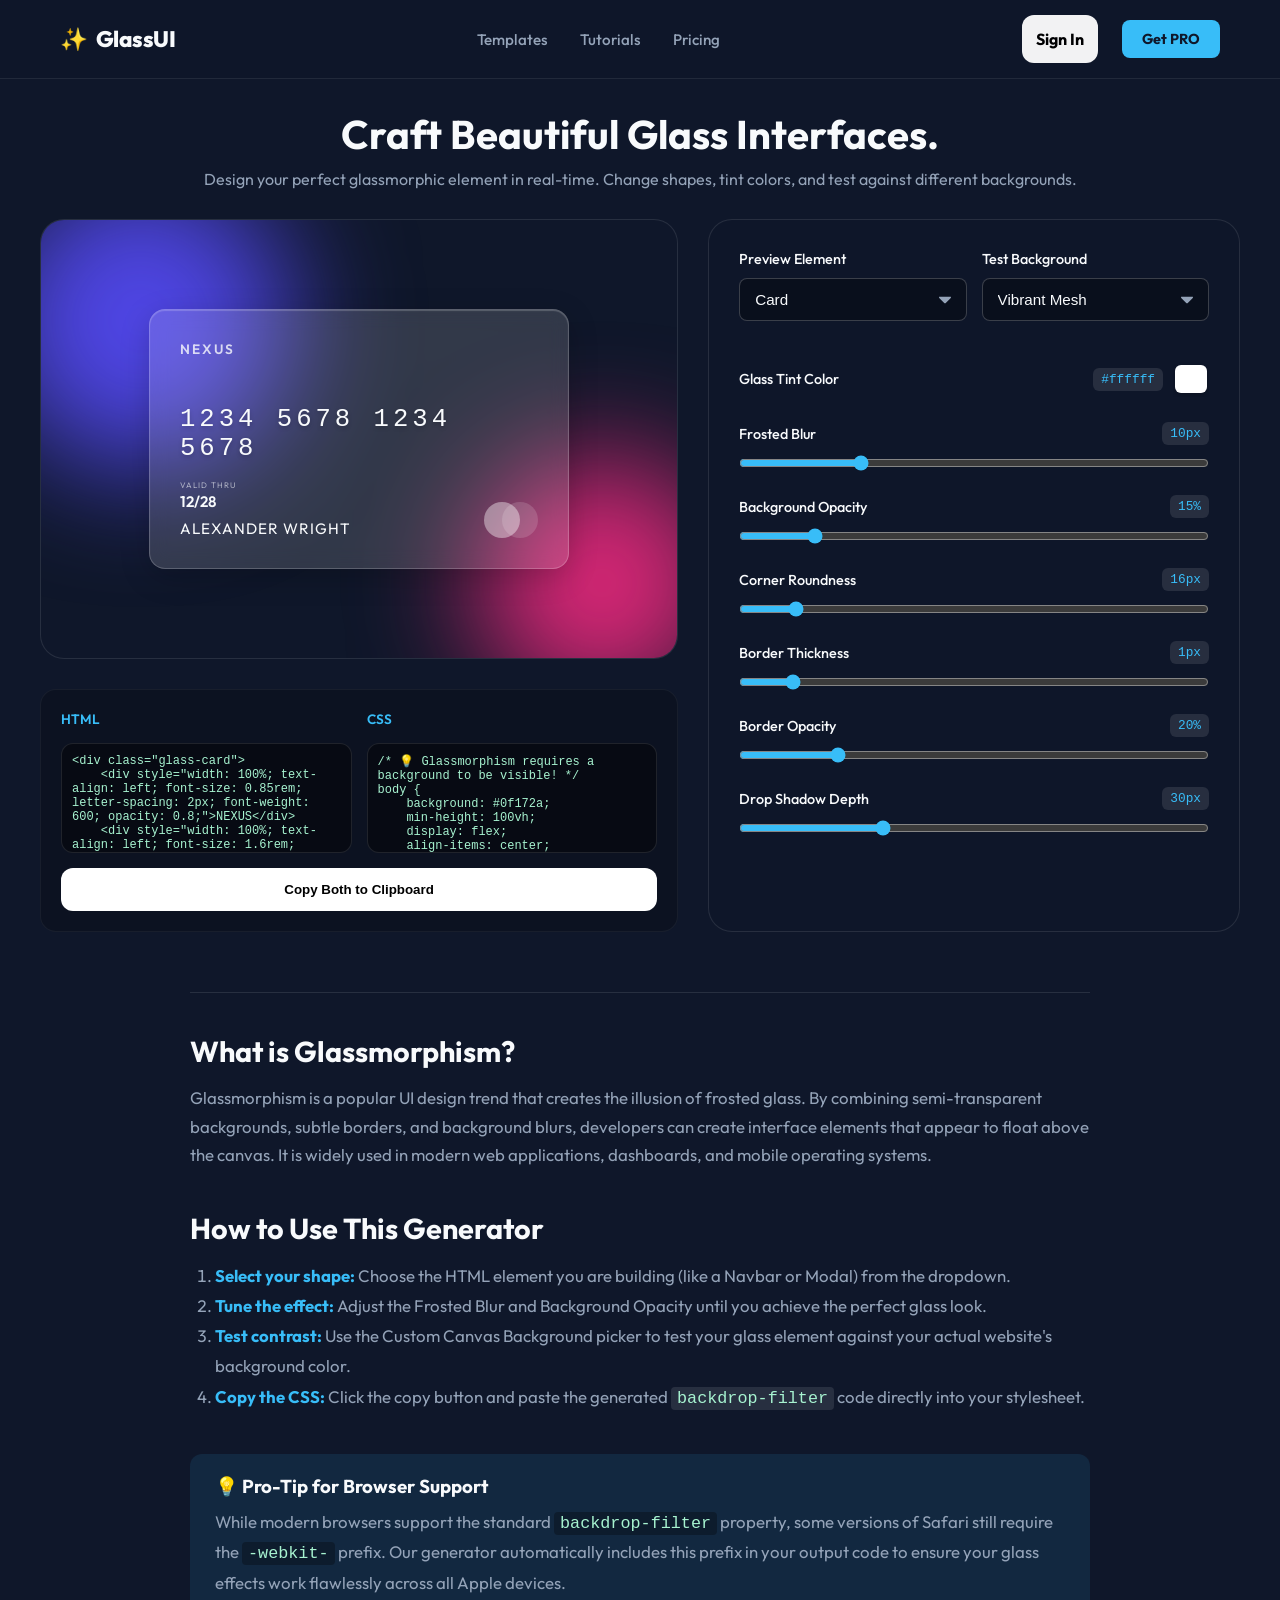
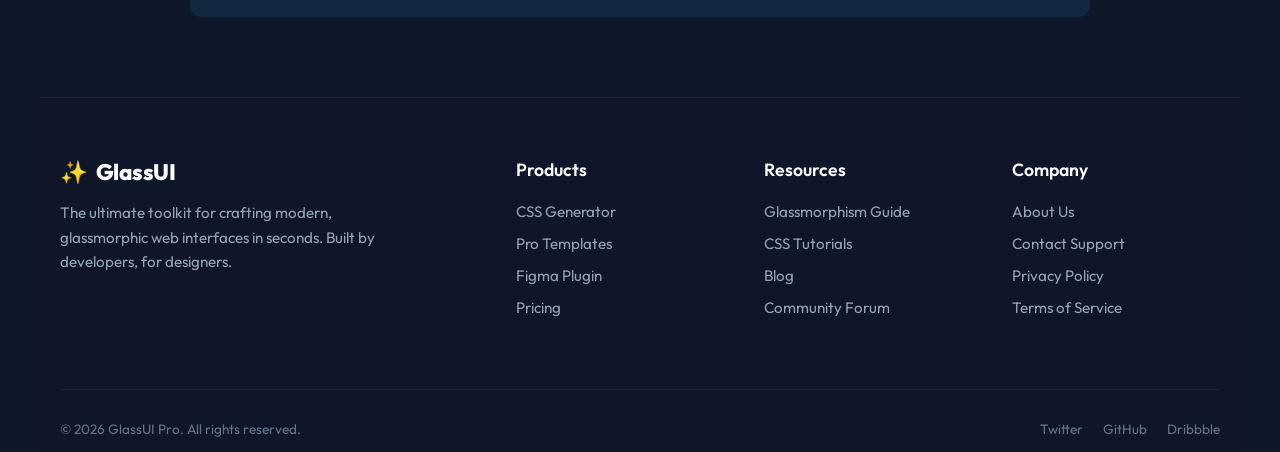
==== index.html @ 56500ab6 "Add files via upload" ====
<!DOCTYPE html>
<html lang="en">
<head>
    <meta charset="UTF-8">
    <meta name="viewport" content="width=device-width, initial-scale=1.0">
    <title>GlassUI Pro | Advanced Glassmorphism CSS Generator</title> 
    <link rel="icon" href="data:image/svg+xml,<svg xmlns=%22http://www.w3.org/2000/svg%22 viewBox=%220 0 100 100%22><text y=%22.9em%22 font-size=%2290%22>✨</text></svg>">   
    <link rel="preconnect" href="https://fonts.googleapis.com">
    <link rel="preconnect" href="https://fonts.gstatic.com" crossorigin>
    <link href="https://fonts.googleapis.com/css2?family=Outfit:wght@300;400;500;600;700;800&display=swap" rel="stylesheet">
    
    <link rel="stylesheet" href="style.css">
</head>
<body>

    <nav class="global-nav">
        <div class="nav-container">
            <div class="logo">
                <span class="logo-icon">✨</span>
                <span class="logo-text">GlassUI</span>
            </div>
            
            <ul class="nav-links">
                <li><a href="templates.html">Templates</a></li>
                <li><a href="tutorials.html">Tutorials</a></li>
                <li><a href="pricing.html">Pricing</a></li>
            </ul>
            
            <div class="nav-actions">
                <a href="#" class="primary-btn" title="Authentication coming soon after deployment!" onclick="return false;" style="opacity: 0.95; cursor: not-allowed;">Sign In</a>
                <a href="pricing.html" class="nav-pro-btn">Get PRO</a>
            </div>
        </div>
    </nav>

    <main class="app-container">
        
        <header class="app-header">
            <h1>Craft Beautiful Glass Interfaces.</h1>
            <p>Design your perfect glassmorphic element in real-time. Change shapes, tint colors, and test against different backgrounds.</p>
        </header>

        <section class="workspace">
            
            <div class="left-column">
                
                <div id="canvas-area" class="canvas-area bg-mesh">
                    <div id="modal-overlay" class="modal-overlay"></div>
                    
                    <div class="glass-element shape-card" id="previewElement">
                        <div style="width: 100%; text-align: left; font-size: 0.85rem; letter-spacing: 2px; font-weight: 600; opacity: 0.8;">SUPERBANK</div>
                        <div style="width: 100%; text-align: left; font-size: 1.6rem; letter-spacing: 4px; font-family: monospace; margin-top: 30px; text-shadow: 0 2px 4px rgba(0,0,0,0.2);">
                            1234 5678 1234 5678
                        </div>
                        <div style="display: flex; justify-content: space-between; align-items: flex-end; width: 100%;">
                            <div style="text-align: left;">
                                <div style="font-size: 0.5rem; opacity: 0.6; letter-spacing: 1px; margin-bottom: 2px;">VALID THRU</div>
                                <div style="font-size: 0.95rem; font-weight: 600; margin-bottom: 8px;">12/29</div>
                                <div style="font-size: 0.95rem; letter-spacing: 1px; text-transform: uppercase;">Michal Malewicz</div>
                            </div>
                            <div style="display: flex; align-items: center;">
                                <div style="width: 36px; height: 36px; border-radius: 50%; background: rgba(255,255,255,0.4); margin-right: -18px; z-index: 2;"></div>
                                <div style="width: 36px; height: 36px; border-radius: 50%; background: rgba(255,255,255,0.15); z-index: 1;"></div>
                            </div>
                        </div>
                    </div>
                </div>
                
                <div class="output-section">
                    <div class="code-grid">
                        <div class="code-col">
                            <label style="color: var(--accent-color); font-size: 0.85rem; font-weight: 600;">HTML</label>
                            <textarea id="html-output" readonly aria-label="Generated HTML Code"></textarea>
                        </div>
                        <div class="code-col">
                            <label style="color: var(--accent-color); font-size: 0.85rem; font-weight: 600;">CSS</label>
                            <textarea id="css-output" readonly aria-label="Generated CSS Code"></textarea>
                        </div>
                    </div>
                    <button id="copy-btn" class="primary-btn">Copy Both to Clipboard</button>
                </div>
            </div> 

            <aside class="control-panel">
                
                <div class="control-row">
                    <div class="control-group half-width">
                        <label for="element-select">Preview Element</label>
                        <select id="element-select" class="dropdown">
                            <option value="shape-card">Card</option>
                            <option value="shape-button">Button</option>
                            <option value="shape-navbar">Navigation Bar</option>
                            <option value="shape-modal">Popup Modal</option>
                            <option value="shape-input">Input Field</option>
                            <option value="shape-sidebar">Sidebar Panel</option>
                            <option value="shape-tooltip">Small Tooltip</option>
                            <option value="shape-avatar">Profile Avatar</option>
                        </select>
                    </div>

                    <div class="control-group" id="custom-color-container" style="display: none; justify-content: space-between; align-items: center; margin-bottom: 25px;">
                        <label for="page-bg-color" style="margin: 0;">Custom Canvas</label>
                        <input type="color" id="page-bg-color" value="#4f46e5" class="color-swatch">
                    </div>

                    <div class="control-group half-width">
                        <label for="bg-select">Test Background</label>
                        <select id="bg-select" class="dropdown">
                            <option value="bg-mesh">Vibrant Mesh</option>
                            <option value="bg-dark">Dark Space</option>
                            <option value="bg-ocean">Deep Ocean</option>
                            <option value="bg-custom">Custom Solid Color</option>
                        </select>
                    </div>
                </div>

                <div class="control-group" style="display: flex; justify-content: space-between; align-items: center; margin-bottom: 25px;">
                    <label for="color-picker" style="margin: 0;">Glass Tint Color</label>
                    <div style="display: flex; align-items: center; gap: 10px;">
                        <span id="color-val" class="val-badge">#ffffff</span>
                        <input type="color" id="color-picker" value="#ffffff" class="color-swatch">
                    </div>
                </div>

                <div class="control-group" id="hover-control" style="display: none; justify-content: space-between; align-items: center; margin-bottom: 25px;">
                    <label for="hover-color" style="margin: 0;">Button Hover Tint</label>
                    <div style="display: flex; align-items: center; gap: 10px;">
                        <span id="hover-color-val" class="val-badge">#38bdf8</span>
                        <input type="color" id="hover-color" value="#38bdf8" class="color-swatch">
                    </div>
                </div>

                <div class="control-group">
                    <label for="blur-slider">Frosted Blur <span id="blur-val" class="val-badge">10px</span></label>
                    <input type="range" id="blur-slider" min="0" max="40" value="10">
                </div>

                <div class="control-group">
                    <label for="opacity-slider">Background Opacity <span id="opacity-val" class="val-badge">15%</span></label>
                    <input type="range" id="opacity-slider" min="0" max="100" value="15">
                </div>

                <div class="control-group" id="radius-control">
                    <label for="radius-slider">Corner Roundness <span id="radius-val" class="val-badge">16px</span></label>
                    <input type="range" id="radius-slider" min="0" max="150" value="16">
                </div>

                <div class="control-group">
                    <label for="border-slider">Border Thickness <span id="border-val" class="val-badge">1px</span></label>
                    <input type="range" id="border-slider" min="0" max="10" value="1">
                </div>

                <div class="control-group">
                    <label for="border-opacity-slider">Border Opacity <span id="border-opacity-val" class="val-badge">20%</span></label>
                    <input type="range" id="border-opacity-slider" min="0" max="100" value="20">
                </div>

                <div class="control-group">
                    <label for="shadow-slider">Drop Shadow Depth <span id="shadow-val" class="val-badge">30px</span></label>
                    <input type="range" id="shadow-slider" min="0" max="100" value="30">
                </div>
            </aside>
        </section>

        <article class="educational-content">
            <div class="content-block">
                <h2>What is Glassmorphism?</h2>
                <p>Glassmorphism is a popular UI design trend that creates the illusion of frosted glass. By combining semi-transparent backgrounds, subtle borders, and background blurs, developers can create interface elements that appear to float above the canvas. It is widely used in modern web applications, dashboards, and mobile operating systems.</p>
            </div>

            <div class="content-block">
                <h2>How to Use This Generator</h2>
                <ol class="steps-list">
                    <li><strong>Select your shape:</strong> Choose the HTML element you are building (like a Navbar or Modal) from the dropdown.</li>
                    <li><strong>Tune the effect:</strong> Adjust the Frosted Blur and Background Opacity until you achieve the perfect glass look.</li>
                    <li><strong>Test contrast:</strong> Use the Custom Canvas Background picker to test your glass element against your actual website's background color.</li>
                    <li><strong>Copy the CSS:</strong> Click the copy button and paste the generated <code>backdrop-filter</code> code directly into your stylesheet.</li>
                </ol>
            </div>

            <div class="content-block tip-box">
                <h3>💡 Pro-Tip for Browser Support</h3>
                <p>While modern browsers support the standard <code>backdrop-filter</code> property, some versions of Safari still require the <code>-webkit-</code> prefix. Our generator automatically includes this prefix in your output code to ensure your glass effects work flawlessly across all Apple devices.</p>
            </div>
        </article>

        <footer class="mega-footer">
            <div class="footer-container">
                <div class="footer-grid">
                    <div class="footer-col brand-col">
                        <div class="logo">
                            <span class="logo-icon">✨</span>
                            <span class="logo-text">GlassUI</span>
                        </div>
                        <p>The ultimate toolkit for crafting modern, glassmorphic web interfaces in seconds. Built by developers, for designers.</p>
                    </div>

                    <div class="footer-col">
                        <h4>Products</h4>
                        <ul>
                            <li><a href="#">CSS Generator</a></li>
                            <li><a href="templates.html">Pro Templates</a></li>
                            <li><a href="coming-soon.html">Figma Plugin</a></li>
                            <li><a href="pricing.html">Pricing</a></li>
                        </ul>
                    </div>

                    <div class="footer-col">
                        <h4>Resources</h4>
                        <ul>
                            <li><a href="guide.html">Glassmorphism Guide</a></li>
                            <li><a href="tutorials.html">CSS Tutorials</a></li>
                            <li><a href="blog.html">Blog</a></li>
                            <li><a href="forum.html">Community Forum</a></li>
                        </ul>
                    </div>

                    <div class="footer-col">
                        <h4>Company</h4>
                        <ul>
                            <li><a href="about.html">About Us</a></li>
                            <li><a href="contact.html">Contact Support</a></li>
                            <li><a href="privacy.html">Privacy Policy</a></li>
                            <li><a href="terms.html">Terms of Service</a></li>
                        </ul>
                    </div>
                </div>

                <div class="footer-bottom">
                    <p>&copy; 2026 GlassUI Pro. All rights reserved.</p>
                    <div class="social-links">
                        <a href="https://twitter.com/glassuipro" target="_blank">Twitter</a>
                        <a href="https://github.com/glassuipro" target="_blank">GitHub</a>
                        <a href="https://dribbble.com/glassuipro" target="_blank">Dribbble</a>
                    </div>
                </div>
            </div>
        </footer>
    </main>

    <script src="script.js"></script>
</body>
</html>
---- style.css ----
/* --- 1. VARIABLES, RESET & GLOBAL POLISH --- */
:root {
    --panel-bg: rgba(15, 23, 42, 0.7);
    --text-primary: #f8fafc;
    --accent-color: #38bdf8;
}

* { 
    box-sizing: border-box; 
    margin: 0; 
    padding: 0; 
}

/* Enable smooth scrolling for the whole page */
html {
    scroll-behavior: smooth;
}

/* Updated Body with New Font */
body {
    font-family: 'Outfit', sans-serif; /* <-- The new premium font! */
    background: #0f172a; 
    color: var(--text-primary);
    min-height: 100vh;
    overflow-x: hidden; /* Prevents accidental horizontal scrolling */
}

/* Custom Text Highlight Color */
::selection {
    background-color: rgba(56, 189, 248, 0.3); /* Matches your accent color */
    color: #ffffff;
}

/* Custom Glassmorphic Scrollbar */
::-webkit-scrollbar {
    width: 10px;
}

::-webkit-scrollbar-track {
    background: #0f172a; /* Dark background */
}

::-webkit-scrollbar-thumb {
    background: rgba(255, 255, 255, 0.15); /* Glass-like thumb */
    border-radius: 10px;
}

::-webkit-scrollbar-thumb:hover {
    background: rgba(255, 255, 255, 0.3); /* Gets brighter when hovered */
}

/* --- 2. BASE LAYOUT & TYPOGRAPHY --- */
.app-container { 
    width: 100%; 
    max-width: 1200px; 
    margin: 0 auto; 
    padding-top: 30px; 
}

.app-header { 
    text-align: center; 
    margin-bottom: 30px; 
}

.app-header h1 { 
    font-size: 2.5rem; 
    margin-bottom: 10px; 
}

.app-header p { 
    color: #94a3b8; 
}

/* --- 3. MAIN WORKSPACE --- */
.workspace {
    display: grid;
    grid-template-columns: 1.2fr 1fr;
    gap: 30px;
    align-items: stretch;
}

/* Canvas Area */
.canvas-area {
    display: flex;
    justify-content: center;
    align-items: center;
    min-height: 440px; 
    border-radius: 24px;
    padding: 20px;
    transition: background 0.4s ease;
    border: 1px solid rgba(255,255,255,0.1);
    position: relative;
    overflow: hidden; 
}

/* Background Gradients & Orbs */
.bg-mesh { 
    background: #0f172a; 
}

.bg-mesh::before, .bg-mesh::after {
    content: '';
    position: absolute;
    border-radius: 50%;
    filter: blur(60px); 
    z-index: 0;
}

.bg-mesh::before {
    width: 300px; height: 300px;
    background: #4f46e5; 
    top: -50px; left: -50px;
}

.bg-mesh::after {
    width: 250px; height: 250px;
    background: #db2777; 
    bottom: -50px; right: -50px;
}

.bg-dark { background: radial-gradient(circle at center, #1e293b 0%, #020617 100%); }
.bg-ocean { background: linear-gradient(135deg, #0284c7 0%, #1e40af 100%); }

/* --- 4. GLASS ELEMENTS & SHAPES --- */
.glass-element {
    z-index: 10;
    position: relative;
    transition: all 0.3s ease; 
    box-shadow: 0 25px 50px -12px rgba(0, 0, 0, 0.25);
    display: flex;
    flex-direction: column;
    justify-content: center;
    align-items: center;
    text-align: center;
}

.shape-card { 
    width: 420px; 
    height: 260px; 
    padding: 30px; 
    /* These flex rules ensure the credit card text aligns perfectly */
    display: flex;
    flex-direction: column;
    justify-content: space-between;
}
.shape-button { width: auto; padding: 15px 40px; font-weight: bold; font-size: 1.2rem; cursor: pointer; }
.shape-button p { display: none; }
.shape-navbar { width: 100%; height: 70px; flex-direction: row; justify-content: space-between; padding: 0 30px; align-self: flex-start; margin-top: 20px; }
.shape-navbar p { display: none; }
.shape-modal { width: 90%; max-width: 450px; height: 220px; padding: 30px; }
.shape-input { width: 300px; height: 55px; padding: 0 20px; flex-direction: row; justify-content: flex-start; text-align: left; }
.shape-input p { display: none; }
.shape-input h2 { font-size: 1.1rem; color: rgba(255,255,255,0.6); margin: 0; font-weight: normal; }
.shape-sidebar { width: 220px; height: 90%; position: absolute; left: 20px; justify-content: flex-start; padding-top: 40px; }
.shape-tooltip { width: 150px; padding: 10px; }
.shape-tooltip h2 { font-size: 1rem; margin-bottom: 0; }
.shape-tooltip p { display: none; }
.shape-avatar { width: 150px; height: 150px; border-radius: 50% !important; padding: 20px; justify-content: center; }
.shape-avatar h2 { font-size: 3rem; margin: 0; }
.shape-avatar p { display: none; }

/* Modal Overlay */
.modal-overlay {
    position: absolute;
    top: 0; left: 0; right: 0; bottom: 0;
    background: rgba(0, 0, 0, 0.6);
    backdrop-filter: blur(5px);
    -webkit-backdrop-filter: blur(5px);
    z-index: 5; 
    opacity: 0; 
    pointer-events: none; 
    transition: opacity 0.4s ease;
}
.modal-overlay.active { opacity: 1; }

/* --- 5. CONTROL PANEL & UI COMPONENTS --- */
.control-panel { background: var(--panel-bg); padding: 30px; border-radius: 24px; border: 1px solid rgba(255, 255, 255, 0.1); }
.control-row { display: flex; gap: 15px; margin-bottom: 20px; }
.half-width { flex: 1; }
.control-group { margin-bottom: 20px; }

label { display: flex; justify-content: space-between; align-items: center; margin-bottom: 10px; font-size: 0.9rem; font-weight: 500; }
.val-badge { background: rgba(255,255,255,0.1); padding: 4px 8px; border-radius: 6px; font-family: monospace; font-size: 0.8rem; color: var(--accent-color); }

input[type="range"] { width: 100%; accent-color: var(--accent-color); cursor: pointer; }

/* Code Output Area */
.left-column .output-section {
    background: rgba(0, 0, 0, 0.2);
    padding: 20px;
    border-radius: 16px;
    border: 1px solid rgba(255, 255, 255, 0.05);
    margin-top: 30px; 
}
.code-grid { display: grid; grid-template-columns: 1fr 1fr; gap: 15px; margin-bottom: 15px; }
.code-col { display: flex; flex-direction: column; }
.code-grid textarea { height: 110px; font-size: 0.75rem; margin-top: 5px; padding: 10px; resize: none; background: rgba(0,0,0,0.4); color: #a7f3d0; border: 1px solid rgba(255,255,255,0.1); border-radius: 12px; font-family: monospace; }
.output-section .primary-btn { margin-top: 0; }

/* Custom Inputs & Buttons */
.dropdown { 
    width: 100%; padding: 12px 15px; background-color: rgba(0,0,0,0.3); color: var(--text-primary); 
    border: 1px solid rgba(255,255,255,0.2); border-radius: 8px; outline: none; font-size: 0.95rem; cursor: pointer;
    -webkit-appearance: none; -moz-appearance: none; appearance: none;
    background-image: url("data:image/svg+xml;charset=US-ASCII,%3Csvg%20xmlns%3D%22http%3A%2F%2Fwww.w3.org%2F2000%2Fsvg%22%20width%3D%22292.4%22%20height%3D%22292.4%22%3E%3Cpath%20fill%3D%22%2394a3b8%22%20d%3D%22M287%2069.4a17.6%2017.6%200%200%200-13-5.4H18.4c-5%200-9.3%201.8-12.9%205.4A17.6%2017.6%200%200%200%200%2082.2c0%205%201.8%209.3%205.4%2012.9l128%20127.9c3.6%203.6%207.8%205.4%2012.8%205.4s9.2-1.8%2012.8-5.4L287%2095c3.5-3.5%205.4-7.8%205.4-12.8%200-5-1.9-9.2-5.5-12.8z%22%2F%3E%3C%2Fsvg%3E");
    background-repeat: no-repeat; background-position: right 15px top 50%; background-size: 12px auto;
}
.dropdown option { background-color: #1e293b; color: white; padding: 10px; }

.primary-btn { width: 100%; padding: 14px; background: white; color: black; border: none; border-radius: 12px; font-weight: bold; cursor: pointer; transition: 0.2s; text-decoration: none; }
.primary-btn:hover { background: #e2e8f0; transform: translateY(-2px); }
.outline-btn { background: transparent; border: 1px solid rgba(255, 255, 255, 0.3); color: white; }
.outline-btn:hover { background: rgba(255, 255, 255, 0.1); }

/* 1. Reset the default ugly browser color input */
.color-swatch {
    -webkit-appearance: none;
    -moz-appearance: none;
    appearance: none;
    width: 36px;
    height: 36px;
    background: transparent;
    border: none;
    cursor: pointer;
    padding: 0;
}

/* 2. Style the actual color square inside (Chrome/Safari/Edge) */
.color-swatch::-webkit-color-swatch {
    border-radius: 6px;
    border: 2px solid rgba(255, 255, 255, 0.2);
    box-shadow: 0 2px 5px rgba(0,0,0,0.2);
}

/* 3. Style the actual color square inside (Firefox) */
.color-swatch::-moz-color-swatch {
    border-radius: 6px;
    border: 2px solid rgba(255, 255, 255, 0.2);
    box-shadow: 0 2px 5px rgba(0,0,0,0.2);
}

/* --- 6. GLOBAL NAV & MEGA FOOTER --- */
.global-nav { width: 100%; background: rgba(15, 23, 42, 0.75); backdrop-filter: blur(16px); -webkit-backdrop-filter: blur(16px); border-bottom: 1px solid rgba(255, 255, 255, 0.08); position: sticky; top: 0; z-index: 100; }
.nav-container { max-width: 1200px; margin: 0 auto; padding: 15px 20px; display: flex; justify-content: space-between; align-items: center; }
.logo { display: flex; align-items: center; gap: 8px; font-size: 1.4rem; font-weight: 800; color: var(--text-primary); cursor: pointer; letter-spacing: -0.5px; }
.nav-links { display: flex; list-style: none; gap: 32px; }
.nav-links a, .nav-login { color: #94a3b8; text-decoration: none; font-size: 0.95rem; font-weight: 500; transition: color 0.2s ease; }
.nav-links a:hover, .nav-login:hover { color: var(--text-primary); }
.nav-actions { display: flex; align-items: center; gap: 24px; }
.nav-pro-btn { background: var(--accent-color); color: #0f172a; padding: 10px 20px; border-radius: 8px; text-decoration: none; font-weight: 700; font-size: 0.9rem; transition: transform 0.2s, background 0.2s; white-space: nowrap; }
.nav-pro-btn:hover { transform: translateY(-2px); background: #7dd3fc; }

.mega-footer { margin-top: 80px; background: rgba(15, 23, 42, 0.95); border-top: 1px solid rgba(255, 255, 255, 0.05); padding: 60px 20px 20px; width: 100%; }
.footer-container { max-width: 1200px; margin: 0 auto; }
.footer-grid { display: grid; grid-template-columns: 2fr 1fr 1fr 1fr; gap: 40px; margin-bottom: 60px; }
.brand-col p { color: #94a3b8; line-height: 1.6; margin-top: 15px; max-width: 320px; font-size: 0.95rem; }
.footer-col h4 { color: var(--text-primary); font-size: 1.1rem; margin-bottom: 20px; font-weight: 600; }
.footer-col ul { list-style: none; padding: 0; }
.footer-col li { margin-bottom: 12px; }
.footer-col a { color: #94a3b8; text-decoration: none; font-size: 0.95rem; transition: color 0.2s ease; }
.footer-col a:hover { color: var(--accent-color); }
.footer-bottom { display: flex; justify-content: space-between; align-items: center; padding-top: 30px; border-top: 1px solid rgba(255, 255, 255, 0.05); color: #64748b; font-size: 0.85rem; }
.social-links { display: flex; gap: 20px; }
.social-links a { color: #64748b; text-decoration: none; transition: color 0.2s; }
.social-links a:hover { color: var(--text-primary); }

/* --- 7. SUPPLEMENTARY PAGES --- */

/* Educational Text Formatting */
.educational-content { margin-top: 60px; padding-top: 40px; border-top: 1px solid rgba(255, 255, 255, 0.1); max-width: 900px; margin-left: auto; margin-right: auto; }
.content-block { margin-bottom: 40px; }
.content-block h2 { font-size: 1.8rem; margin-bottom: 15px; color: var(--text-primary); }
.content-block p, .steps-list { color: #94a3b8; line-height: 1.7; font-size: 1.05rem; }
.steps-list { padding-left: 25px; line-height: 1.8; }
.steps-list strong { color: var(--accent-color); }
.steps-list code, .tip-box code { background: rgba(255, 255, 255, 0.1); padding: 2px 6px; border-radius: 4px; font-family: monospace; color: #a7f3d0; }
.tip-box { background: rgba(56, 189, 248, 0.1);  padding: 20px 25px; border-radius: 12px 12px 12px 12px; }
.tip-box h3 { margin-bottom: 10px; color: var(--text-primary); }
.tip-box code { background: rgba(0, 0, 0, 0.3); }

/* Pricing Page & Glass Cards */
.pricing-page { display: flex; flex-direction: column; align-items: center; padding-bottom: 80px; }
.pricing-grid { display: grid; grid-template-columns: 1fr 1fr; gap: 40px; max-width: 900px; width: 100%; margin-top: 40px; }
.price-card { padding: 40px; display: flex; flex-direction: column; position: relative; }

.glass-card {
    background: rgba(255, 255, 255, 0.05); 
    backdrop-filter: blur(16px);
    -webkit-backdrop-filter: blur(16px);
    border-radius: 16px;
    border: 1px solid rgba(255, 255, 255, 0.1);
    box-shadow: 0 8px 32px 0 rgba(0, 0, 0, 0.2);
}

.pro-card {
    border: 1px solid rgba(56, 189, 248, 0.5); 
    box-shadow: 0 15px 35px rgba(0, 0, 0, 0.3), inset 0 1px 1px rgba(255, 255, 255, 0.2);
    transform: scale(1.02); 
}

.price-card .badge { position: absolute; top: -15px; right: 20px; background: #38bdf8; color: #0f172a; padding: 5px 15px; border-radius: 20px; font-size: 0.8rem; font-weight: 700; }
.price-card h3 { font-size: 1.5rem; margin-bottom: 10px; }
.price-card .price { font-size: 1rem; color: #94a3b8; margin-bottom: 20px; }
.price-card .price span { font-size: 3rem; font-weight: 700; color: var(--text-primary); }
.price-card .plan-desc { font-size: 0.95rem; margin-bottom: 30px; line-height: 1.5; }
.feature-list { list-style: none; padding: 0; margin-bottom: 40px; flex-grow: 1; }
.feature-list li { margin-bottom: 15px; font-size: 0.95rem; }
.feature-list li.disabled { opacity: 0.4; }

/* Pro Tooltip */
.pro-tooltip-wrapper { position: relative; display: inline-block; width: 100%; }
.disabled-btn { cursor: not-allowed; opacity: 0.8; }
.pro-tooltip-wrapper .hover-message { visibility: hidden; opacity: 0; width: 100%; background-color: rgba(15, 23, 42, 0.95); color: #f8fafc; text-align: center; border-radius: 8px; padding: 12px; position: absolute; z-index: 10; bottom: 115%; left: 0; font-size: 0.85rem; line-height: 1.4; border: 1px solid rgba(56, 189, 248, 0.3); box-shadow: 0 10px 25px rgba(0, 0, 0, 0.4); transition: opacity 0.3s ease, visibility 0.3s ease, transform 0.3s ease; transform: translateY(5px); pointer-events: none; }
.pro-tooltip-wrapper .hover-message::after { content: ""; position: absolute; top: 100%; left: 50%; margin-left: -5px; border-width: 5px; border-style: solid; border-color: rgba(56, 189, 248, 0.3) transparent transparent transparent; }
.pro-tooltip-wrapper:hover .hover-message { visibility: visible; opacity: 1; transform: translateY(0); }

/* Document/Legal Pages */
.document-page { display: flex; flex-direction: column; align-items: center; padding-bottom: 80px; }
.legal-prose { max-width: 800px; width: 100%; padding: 50px; margin-top: 20px; text-align: left; }
.legal-prose h2 { color: var(--text-primary); font-size: 1.5rem; margin-top: 40px; margin-bottom: 15px; border-bottom: 1px solid rgba(255, 255, 255, 0.1); padding-bottom: 10px; }
.legal-prose h2:first-of-type { margin-top: 0; }
.legal-prose p { color: #cbd5e1; line-height: 1.7; margin-bottom: 20px; font-size: 1.05rem; }
.legal-prose ul { color: #cbd5e1; line-height: 1.7; margin-bottom: 25px; padding-left: 25px; font-size: 1.05rem; }
.legal-prose li { margin-bottom: 10px; }

/* Centered Form/Message Pages */
.centered-page { display: flex; justify-content: center; align-items: center; min-height: 70vh; padding: 20px; }
.auth-card, .message-card { max-width: 400px; width: 100%; padding: 40px; text-align: center; }
.message-card { max-width: 500px; }
.auth-form { display: flex; flex-direction: column; gap: 15px; text-align: left; margin-top: 20px; margin-bottom: 20px; }
.form-group { display: flex; flex-direction: column; gap: 5px; }
.form-group label { font-size: 0.85rem; color: var(--accent-color); font-weight: 600; }
.glass-input { width: 100%; padding: 12px; background: rgba(0, 0, 0, 0.2); border: 1px solid rgba(255, 255, 255, 0.1); border-radius: 8px; color: #ffffff; outline: none; transition: all 0.3s ease; }
.glass-input:focus { border-color: var(--accent-color); box-shadow: 0 0 0 2px rgba(56, 189, 248, 0.2); }


/* Custom Back Link for Auth/Contact Cards */
.back-link {
    display: block; /* Ensures it sits on its own line */
    text-align: left;
    color: #94a3b8; /* Muted slate color */
    text-decoration: none;
    font-size: 0.9rem;
    font-weight: 500;
    margin-bottom: 20px;
    transition: color 0.2s ease, transform 0.2s ease;
}

.back-link:hover {
    color: var(--text-primary); /* Brightens to white on hover */
    transform: translateX(-3px); /* Subtle slide to the left on hover */
}

/* --- 8. UNIFIED MEDIA QUERIES --- */

/* Tablets */
@media (max-width: 850px) { 
    .workspace { grid-template-columns: 1fr; } 
    .footer-grid { grid-template-columns: 1fr 1fr; }
    .brand-col { grid-column: span 2; }
}

/* Phones & Small Tablets */
@media (max-width: 768px) {
    .app-header h1 { font-size: 2rem; }
    .app-header p { font-size: 0.95rem; }
    .nav-links { display: none; }
    
    .canvas-area { min-height: 350px; padding: 20px; }
    .code-grid { grid-template-columns: 1fr; }
    .code-grid textarea { height: 110px; font-size: 0.75rem; margin-top: 5px; padding: 10px; resize: none; background: rgba(0,0,0,0.4); color: #a7f3d0; border: 1px solid rgba(255,255,255,0.1); border-radius: 12px; font-family: monospace; overflow-y: auto; }
    
    .pricing-grid { grid-template-columns: 1fr; }
    .pro-card { transform: scale(1); }
    
    .legal-prose { padding: 30px 20px; }
    .legal-prose h2 { font-size: 1.3rem; }
    .legal-prose p, .legal-prose ul { font-size: 0.95rem; }
    
    .footer-grid { grid-template-columns: 1fr; gap: 30px; text-align: center; }
    .brand-col { grid-column: span 1; }
}

/* Smallest Screens */
@media (max-width: 550px) {
    .footer-bottom { flex-direction: column; gap: 15px; text-align: center; }
}
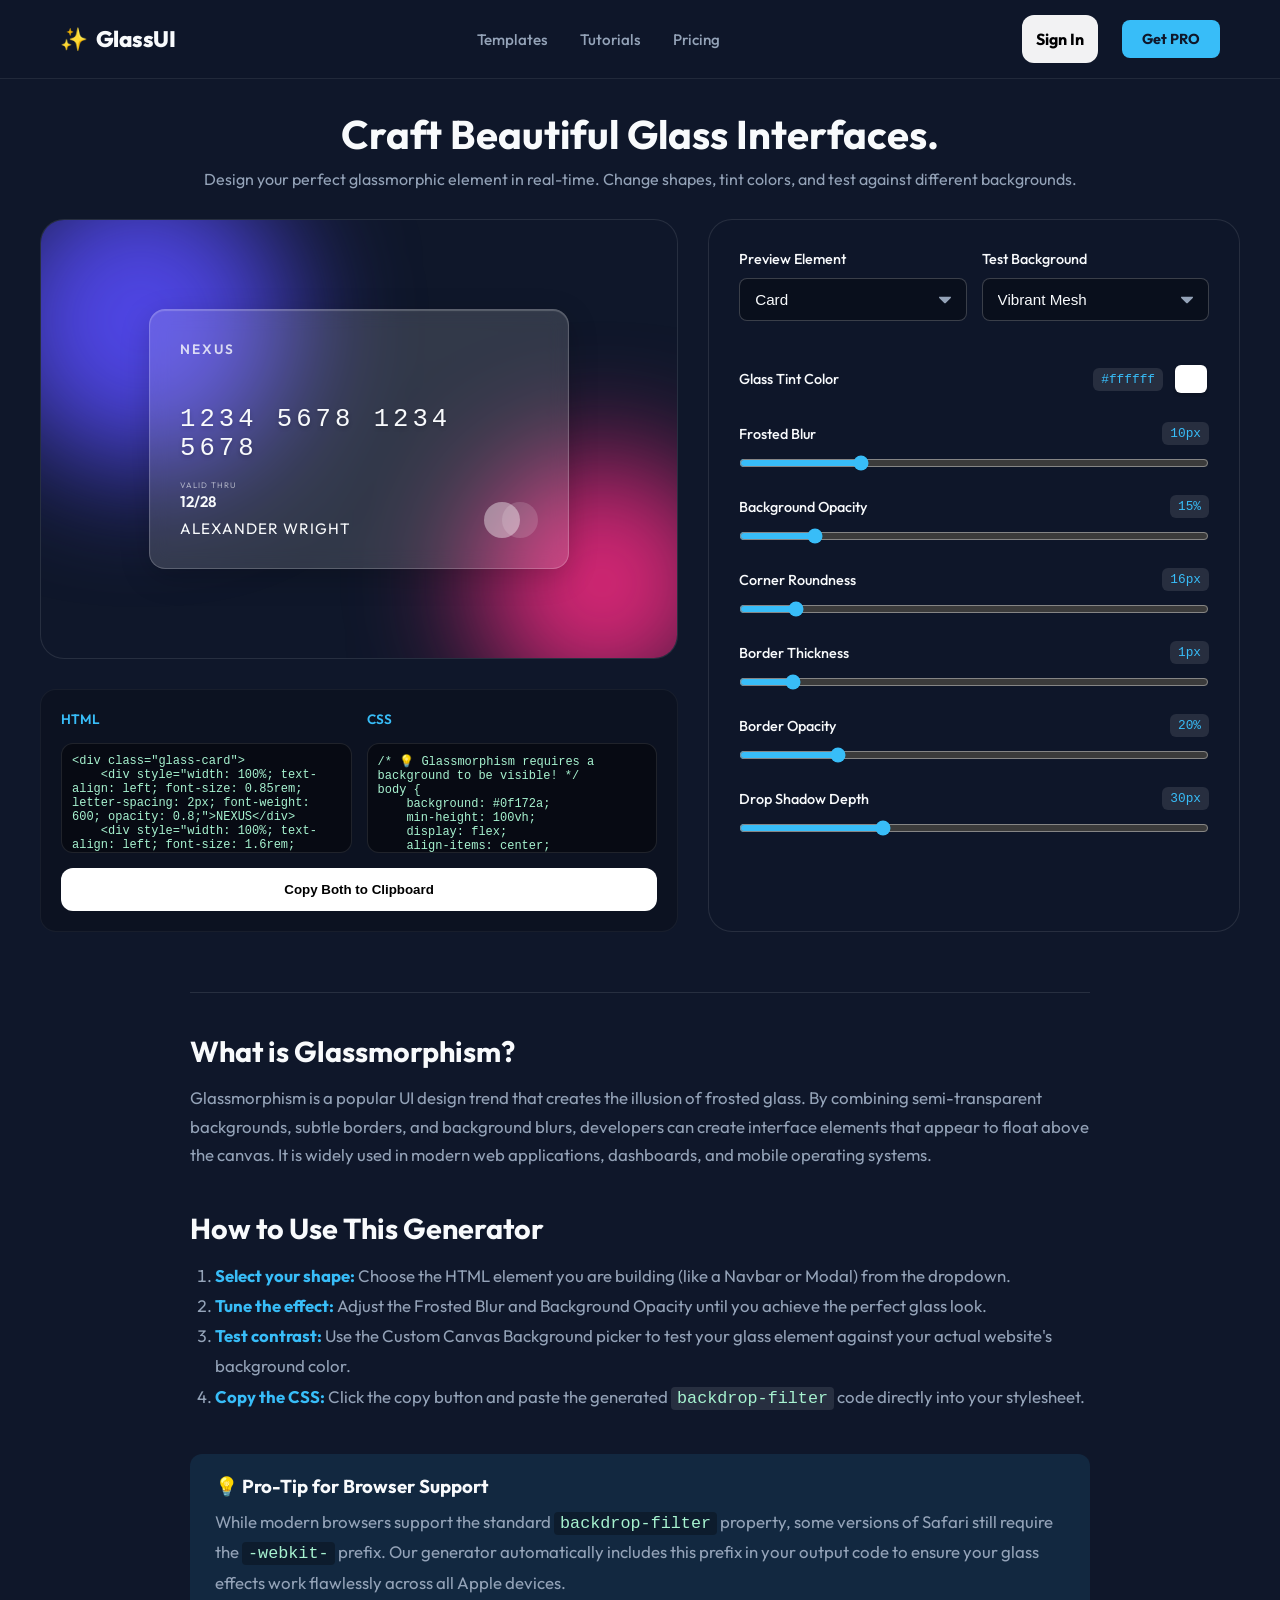
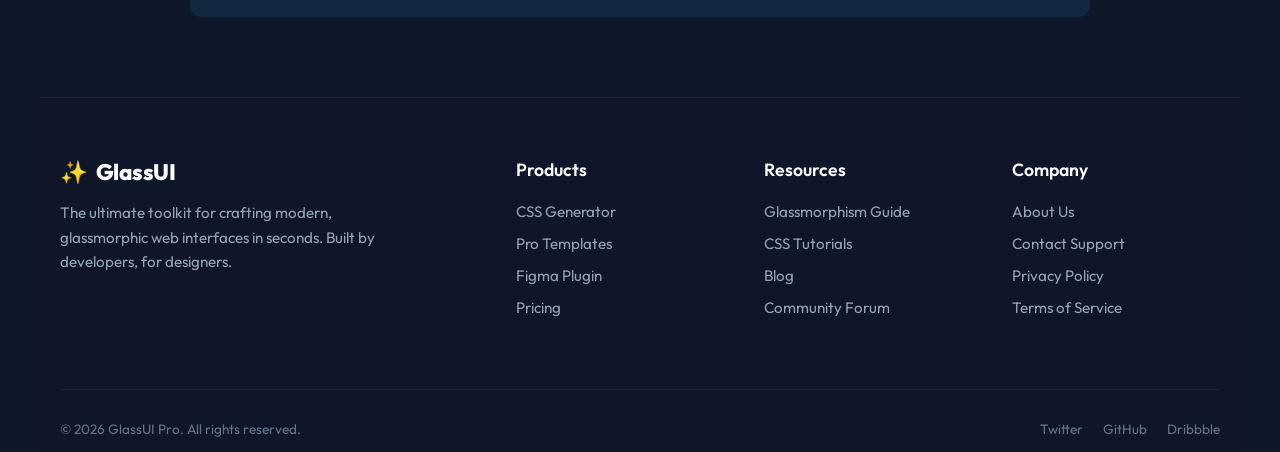
==== commit 83381884: "Add files via upload" ====
--- a/index.html
+++ b/index.html
@@ -1,6 +1,15 @@
 <!DOCTYPE html>
 <html lang="en">
 <head>
+    <!-- Google tag (gtag.js) -->
+<script async src="https://www.googletagmanager.com/gtag/js?id=G-WPXQDVVGME"></script>
+<script>
+  window.dataLayer = window.dataLayer || [];
+  function gtag(){dataLayer.push(arguments);}
+  gtag('js', new Date());
+
+  gtag('config', 'G-WPXQDVVGME');
+</script>
     <meta charset="UTF-8">
     <meta name="viewport" content="width=device-width, initial-scale=1.0">
     <title>GlassUI Pro | Advanced Glassmorphism CSS Generator</title> 
@@ -27,7 +36,7 @@
             </ul>
             
             <div class="nav-actions">
-                <a href="#" class="primary-btn" title="Authentication coming soon after deployment!" onclick="return false;" style="opacity: 0.95; cursor: not-allowed;">Sign In</a>
+                <a href="#" class="primary-btn" title="Authentication coming soon!" onclick="return false;" style="opacity: 0.95; cursor: not-allowed;">Sign In</a>
                 <a href="pricing.html" class="nav-pro-btn">Get PRO</a>
             </div>
         </div>
--- a/style.css
+++ b/style.css
@@ -384,4 +384,83 @@
 /* Smallest Screens */
 @media (max-width: 550px) {
     .footer-bottom { flex-direction: column; gap: 15px; text-align: center; }
+}
+
+/* =========================================
+   📱 PERFECTED MOBILE RESPONSIVE FIXES
+   ========================================= */
+@media (max-width: 768px) {
+    /* Break container boundaries to allow custom ordering */
+    .workspace {
+        display: flex !important;
+        flex-direction: column !important;
+        gap: 20px !important;
+    }
+
+    .left-column {
+        display: contents !important; /* The secret sauce to ungroup preview and code */
+    }
+
+    /* 1. Preview Card goes to the absolute top */
+    #canvas-area {
+        order: 1 !important;
+    }
+
+    /* 2. Sliders/Control panel goes right under the preview */
+    .control-panel {
+        order: 2 !important;
+        padding: 15px !important;
+    }
+
+    /* 3. HTML/CSS code blocks go to the bottom */
+    .output-section {
+        order: 3 !important;
+    }
+
+    /* Fix dropdown stacking so text does not compress */
+    .control-row {
+        display: flex !important;
+        flex-direction: column !important;
+        gap: 12px !important;
+    }
+    .control-group.half-width {
+        width: 100% !important;
+    }
+
+    /* Fix text clipping on the sides for educational descriptions */
+    .educational-content, .app-header {
+        padding-left: 20px !important;
+        padding-right: 20px !important;
+        box-sizing: border-box !important;
+        overflow-wrap: break-word !important;
+    }
+
+    /* Thicker touch targets for phone sliders */
+    input[type="range"] {
+        height: 24px !important;
+    }
+}
+
+/* =========================================
+   SUBPAGE NAVIGATION
+   ========================================= */
+.simple-nav {
+    padding: 20px 25px;
+    width: 100%;
+    box-sizing: border-box;
+}
+
+.back-link {
+    color: #ffffff;
+    text-decoration: none;
+    font-size: 1rem;
+    font-weight: 500;
+    opacity: 0.7;
+    transition: opacity 0.3s ease;
+    display: inline-flex;
+    align-items: center;
+}
+
+.back-link:hover {
+    opacity: 1;
 }
